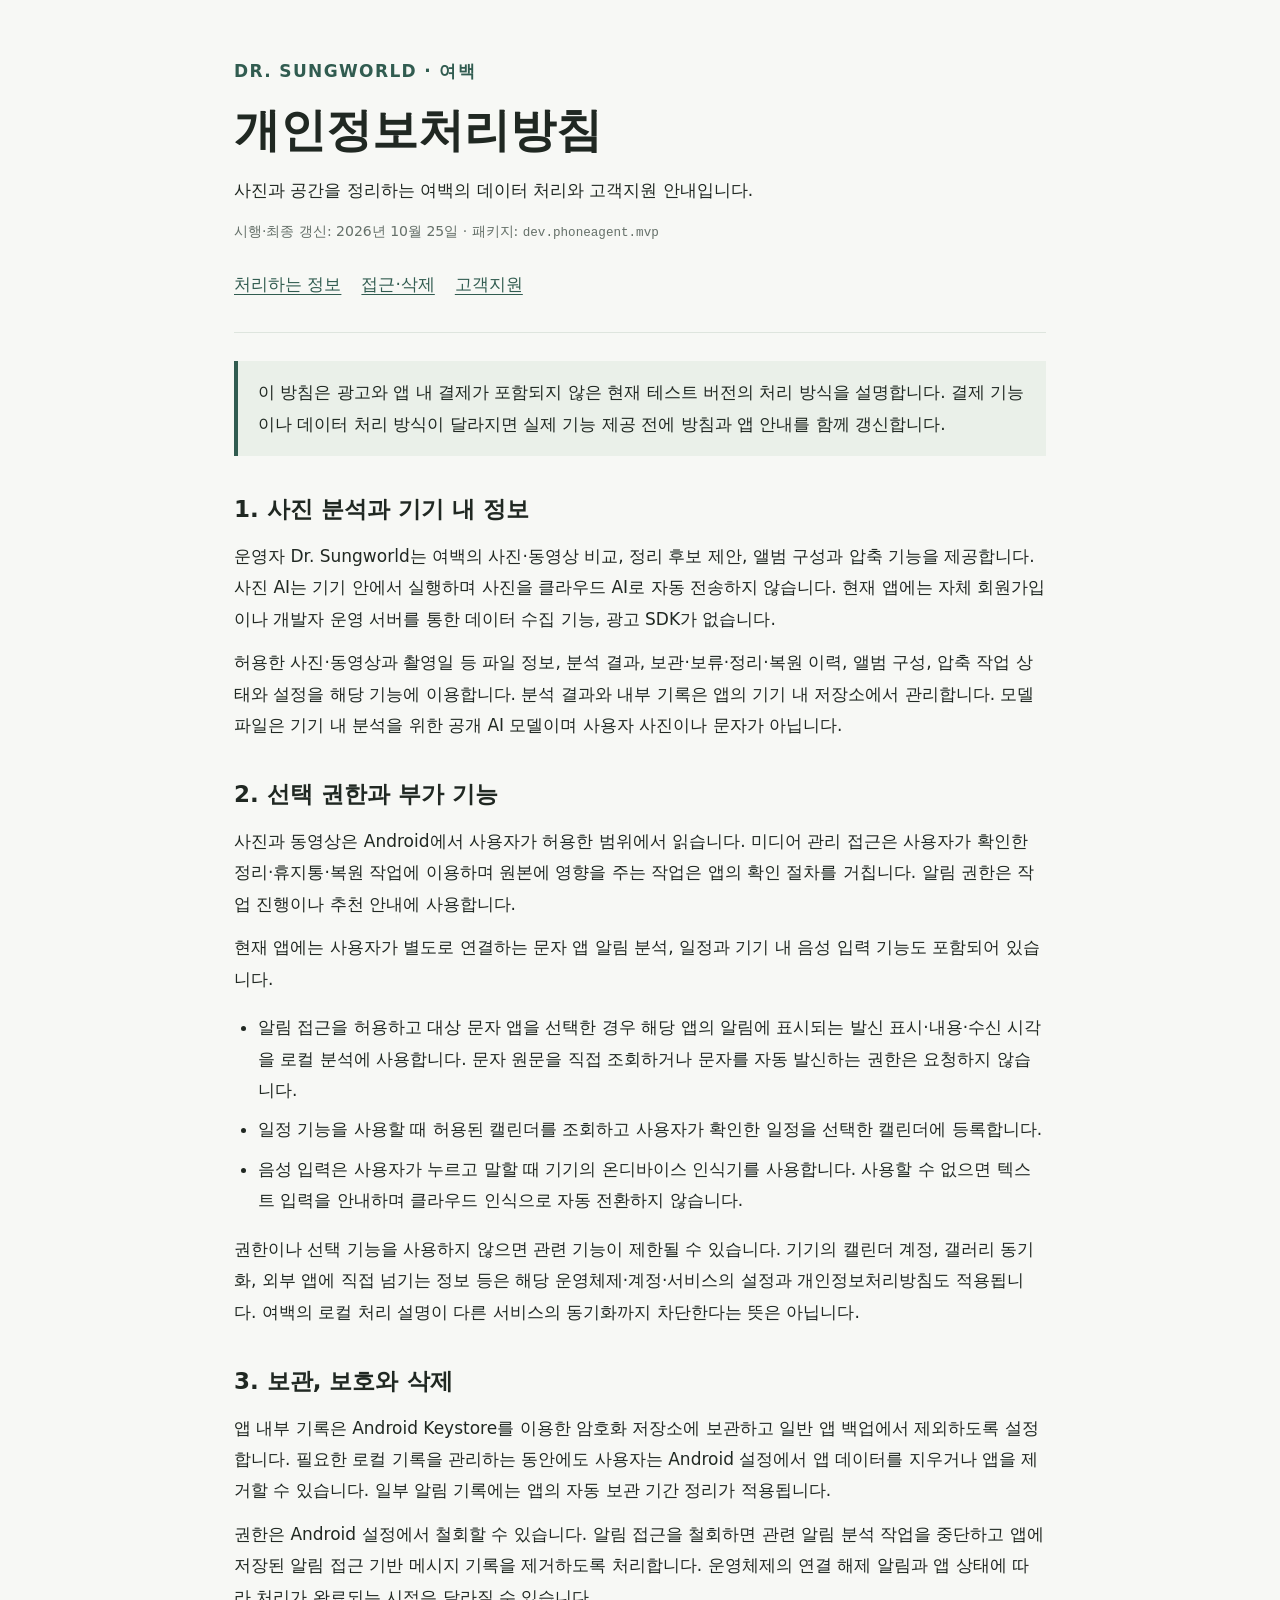
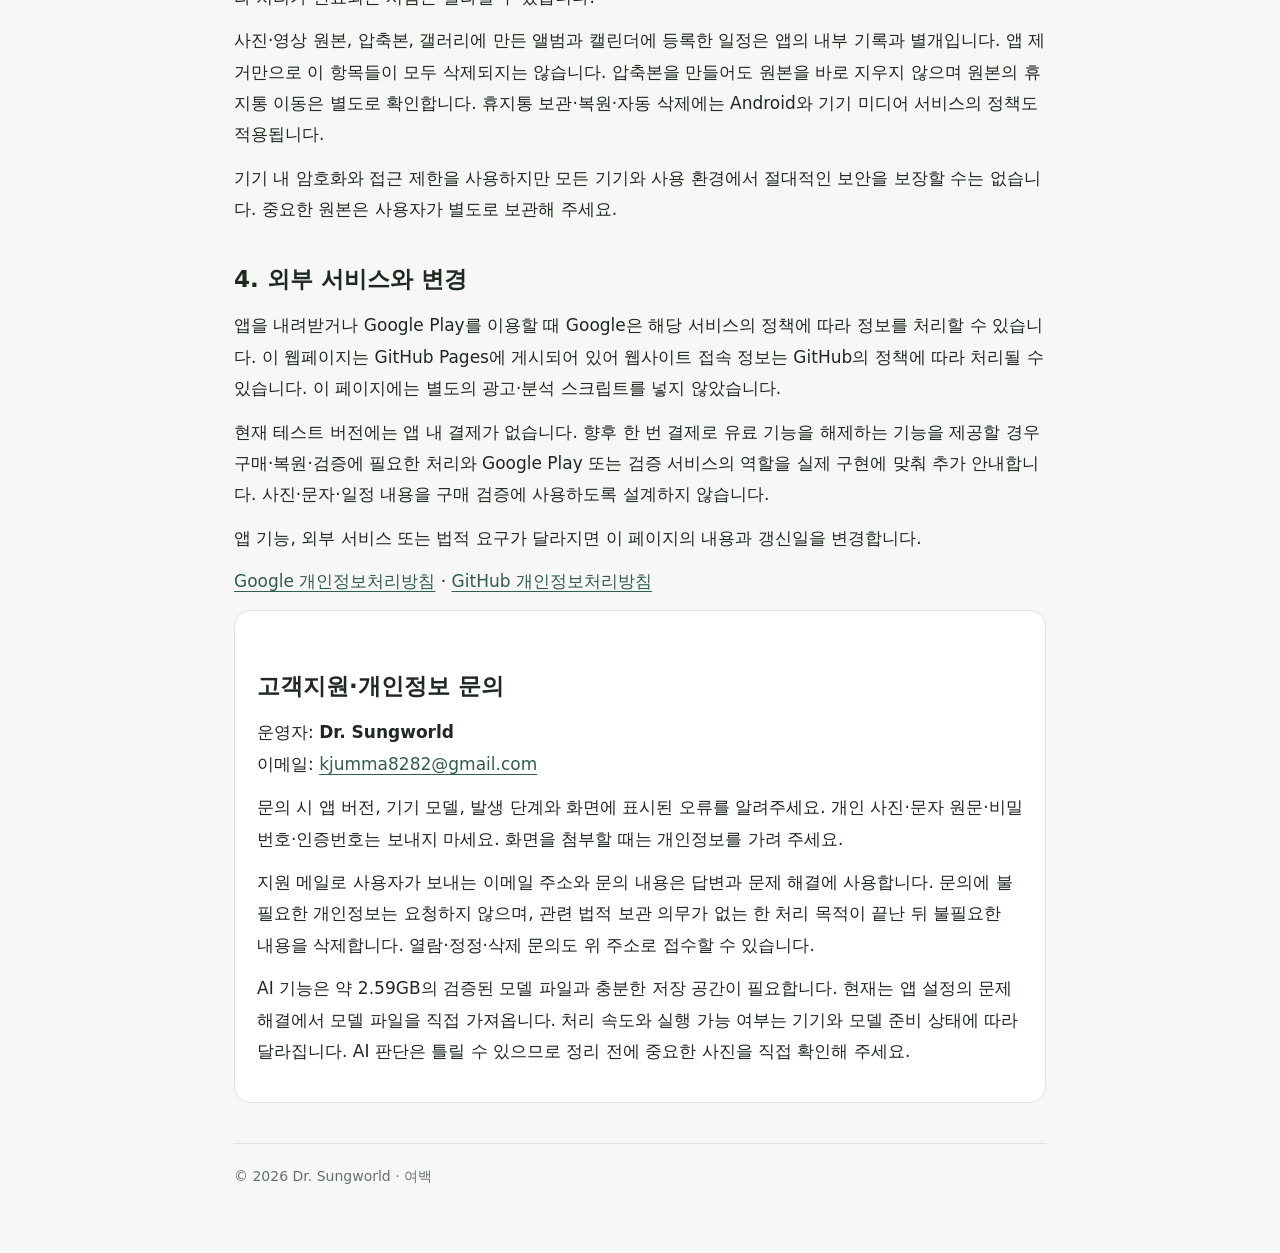
==== yeobaek.html @ 57f1e4d3 "Add Yeobaek privacy policy and support page for offline alpha" ====
<!doctype html>
<html lang="ko">
<head>
<meta charset="utf-8">
<meta name="viewport" content="width=device-width, initial-scale=1">
<meta name="description" content="여백의 개인정보처리방침과 고객지원 안내. 사진 분석과 로컬 데이터, 선택 권한, 삭제 방법을 안내합니다.">
<title>여백 개인정보처리방침 · 고객지원</title>
<style>
:root{color-scheme:light;--bg:#f7f8f5;--surface:#fff;--text:#202822;--muted:#657069;--accent:#315c50;--border:#dee5de}
*{box-sizing:border-box}body{margin:0;background:var(--bg);color:var(--text);font:17px/1.85 system-ui,-apple-system,"Malgun Gothic",sans-serif}
main{max-width:860px;margin:auto;padding:56px 24px 64px}header{padding-bottom:32px;border-bottom:1px solid var(--border)}.brand{color:var(--accent);font-weight:700;letter-spacing:.08em}
h1{font-size:clamp(30px,6vw,46px);line-height:1.3;margin:14px 0}h2{font-size:23px;line-height:1.5;margin:36px 0 14px}p{margin:12px 0}.meta{color:var(--muted);font-size:14px}nav{display:flex;gap:20px;flex-wrap:wrap;margin-top:24px}
a{color:var(--accent);text-underline-offset:4px}a:focus-visible{outline:3px solid var(--accent);outline-offset:5px}section{scroll-margin-top:24px}ul{padding-left:24px}li{margin:8px 0}
.notice{background:#eaf0e9;border-left:4px solid var(--accent);padding:16px 20px;margin:28px 0}.contact{background:var(--surface);padding:22px;border:1px solid var(--border);border-radius:16px;overflow-wrap:anywhere}code{font-size:.9em;overflow-wrap:anywhere}footer{margin-top:40px;padding-top:20px;border-top:1px solid var(--border);color:var(--muted);font-size:14px}
@media(max-width:480px){main{padding:32px 20px 48px}body{font-size:16px}h2{font-size:21px}}
</style>
</head>
<body>
<main>
<header><div class="brand">DR. SUNGWORLD · 여백</div><h1>개인정보처리방침</h1><p>사진과 공간을 정리하는 여백의 데이터 처리와 고객지원 안내입니다.</p><p class="meta">시행·최종 갱신: 2026년 10월 25일 · 패키지: <code>dev.phoneagent.mvp</code></p><nav aria-label="페이지 안내"><a href="#data">처리하는 정보</a><a href="#control">접근·삭제</a><a href="#support">고객지원</a></nav></header>
<div class="notice">이 방침은 광고와 앱 내 결제가 포함되지 않은 현재 테스트 버전의 처리 방식을 설명합니다. 결제 기능이나 데이터 처리 방식이 달라지면 실제 기능 제공 전에 방침과 앱 안내를 함께 갱신합니다.</div>
<section id="data"><h2>1. 사진 분석과 기기 내 정보</h2><p>운영자 Dr. Sungworld는 여백의 사진·동영상 비교, 정리 후보 제안, 앨범 구성과 압축 기능을 제공합니다. 사진 AI는 기기 안에서 실행하며 사진을 클라우드 AI로 자동 전송하지 않습니다. 현재 앱에는 자체 회원가입이나 개발자 운영 서버를 통한 데이터 수집 기능, 광고 SDK가 없습니다.</p><p>허용한 사진·동영상과 촬영일 등 파일 정보, 분석 결과, 보관·보류·정리·복원 이력, 앨범 구성, 압축 작업 상태와 설정을 해당 기능에 이용합니다. 분석 결과와 내부 기록은 앱의 기기 내 저장소에서 관리합니다. 모델 파일은 기기 내 분석을 위한 공개 AI 모델이며 사용자 사진이나 문자가 아닙니다.</p></section>
<section><h2>2. 선택 권한과 부가 기능</h2><p>사진과 동영상은 Android에서 사용자가 허용한 범위에서 읽습니다. 미디어 관리 접근은 사용자가 확인한 정리·휴지통·복원 작업에 이용하며 원본에 영향을 주는 작업은 앱의 확인 절차를 거칩니다. 알림 권한은 작업 진행이나 추천 안내에 사용합니다.</p><p>현재 앱에는 사용자가 별도로 연결하는 문자 앱 알림 분석, 일정과 기기 내 음성 입력 기능도 포함되어 있습니다.</p><ul><li>알림 접근을 허용하고 대상 문자 앱을 선택한 경우 해당 앱의 알림에 표시되는 발신 표시·내용·수신 시각을 로컬 분석에 사용합니다. 문자 원문을 직접 조회하거나 문자를 자동 발신하는 권한은 요청하지 않습니다.</li><li>일정 기능을 사용할 때 허용된 캘린더를 조회하고 사용자가 확인한 일정을 선택한 캘린더에 등록합니다.</li><li>음성 입력은 사용자가 누르고 말할 때 기기의 온디바이스 인식기를 사용합니다. 사용할 수 없으면 텍스트 입력을 안내하며 클라우드 인식으로 자동 전환하지 않습니다.</li></ul><p>권한이나 선택 기능을 사용하지 않으면 관련 기능이 제한될 수 있습니다. 기기의 캘린더 계정, 갤러리 동기화, 외부 앱에 직접 넘기는 정보 등은 해당 운영체제·계정·서비스의 설정과 개인정보처리방침도 적용됩니다. 여백의 로컬 처리 설명이 다른 서비스의 동기화까지 차단한다는 뜻은 아닙니다.</p></section>
<section id="control"><h2>3. 보관, 보호와 삭제</h2><p>앱 내부 기록은 Android Keystore를 이용한 암호화 저장소에 보관하고 일반 앱 백업에서 제외하도록 설정합니다. 필요한 로컬 기록을 관리하는 동안에도 사용자는 Android 설정에서 앱 데이터를 지우거나 앱을 제거할 수 있습니다. 일부 알림 기록에는 앱의 자동 보관 기간 정리가 적용됩니다.</p><p>권한은 Android 설정에서 철회할 수 있습니다. 알림 접근을 철회하면 관련 알림 분석 작업을 중단하고 앱에 저장된 알림 접근 기반 메시지 기록을 제거하도록 처리합니다. 운영체제의 연결 해제 알림과 앱 상태에 따라 처리가 완료되는 시점은 달라질 수 있습니다.</p><p>사진·영상 원본, 압축본, 갤러리에 만든 앨범과 캘린더에 등록한 일정은 앱의 내부 기록과 별개입니다. 앱 제거만으로 이 항목들이 모두 삭제되지는 않습니다. 압축본을 만들어도 원본을 바로 지우지 않으며 원본의 휴지통 이동은 별도로 확인합니다. 휴지통 보관·복원·자동 삭제에는 Android와 기기 미디어 서비스의 정책도 적용됩니다.</p><p>기기 내 암호화와 접근 제한을 사용하지만 모든 기기와 사용 환경에서 절대적인 보안을 보장할 수는 없습니다. 중요한 원본은 사용자가 별도로 보관해 주세요.</p></section>
<section><h2>4. 외부 서비스와 변경</h2><p>앱을 내려받거나 Google Play를 이용할 때 Google은 해당 서비스의 정책에 따라 정보를 처리할 수 있습니다. 이 웹페이지는 GitHub Pages에 게시되어 있어 웹사이트 접속 정보는 GitHub의 정책에 따라 처리될 수 있습니다. 이 페이지에는 별도의 광고·분석 스크립트를 넣지 않았습니다.</p><p>현재 테스트 버전에는 앱 내 결제가 없습니다. 향후 한 번 결제로 유료 기능을 해제하는 기능을 제공할 경우 구매·복원·검증에 필요한 처리와 Google Play 또는 검증 서비스의 역할을 실제 구현에 맞춰 추가 안내합니다. 사진·문자·일정 내용을 구매 검증에 사용하도록 설계하지 않습니다.</p><p>앱 기능, 외부 서비스 또는 법적 요구가 달라지면 이 페이지의 내용과 갱신일을 변경합니다.</p><p><a href="https://policies.google.com/privacy">Google 개인정보처리방침</a> · <a href="https://docs.github.com/site-policy/privacy-policies/github-general-privacy-statement">GitHub 개인정보처리방침</a></p></section>
<section id="support" class="contact"><h2>고객지원·개인정보 문의</h2><p>운영자: <strong>Dr. Sungworld</strong><br>이메일: <a href="mailto:kjumma8282@gmail.com">kjumma8282@gmail.com</a></p><p>문의 시 앱 버전, 기기 모델, 발생 단계와 화면에 표시된 오류를 알려주세요. 개인 사진·문자 원문·비밀번호·인증번호는 보내지 마세요. 화면을 첨부할 때는 개인정보를 가려 주세요.</p><p>지원 메일로 사용자가 보내는 이메일 주소와 문의 내용은 답변과 문제 해결에 사용합니다. 문의에 불필요한 개인정보는 요청하지 않으며, 관련 법적 보관 의무가 없는 한 처리 목적이 끝난 뒤 불필요한 내용을 삭제합니다. 열람·정정·삭제 문의도 위 주소로 접수할 수 있습니다.</p><p>AI 기능은 약 2.59GB의 검증된 모델 파일과 충분한 저장 공간이 필요합니다. 현재는 앱 설정의 문제 해결에서 모델 파일을 직접 가져옵니다. 처리 속도와 실행 가능 여부는 기기와 모델 준비 상태에 따라 달라집니다. AI 판단은 틀릴 수 있으므로 정리 전에 중요한 사진을 직접 확인해 주세요.</p></section>
<footer>© 2026 Dr. Sungworld · 여백</footer>
</main>
</body>
</html>
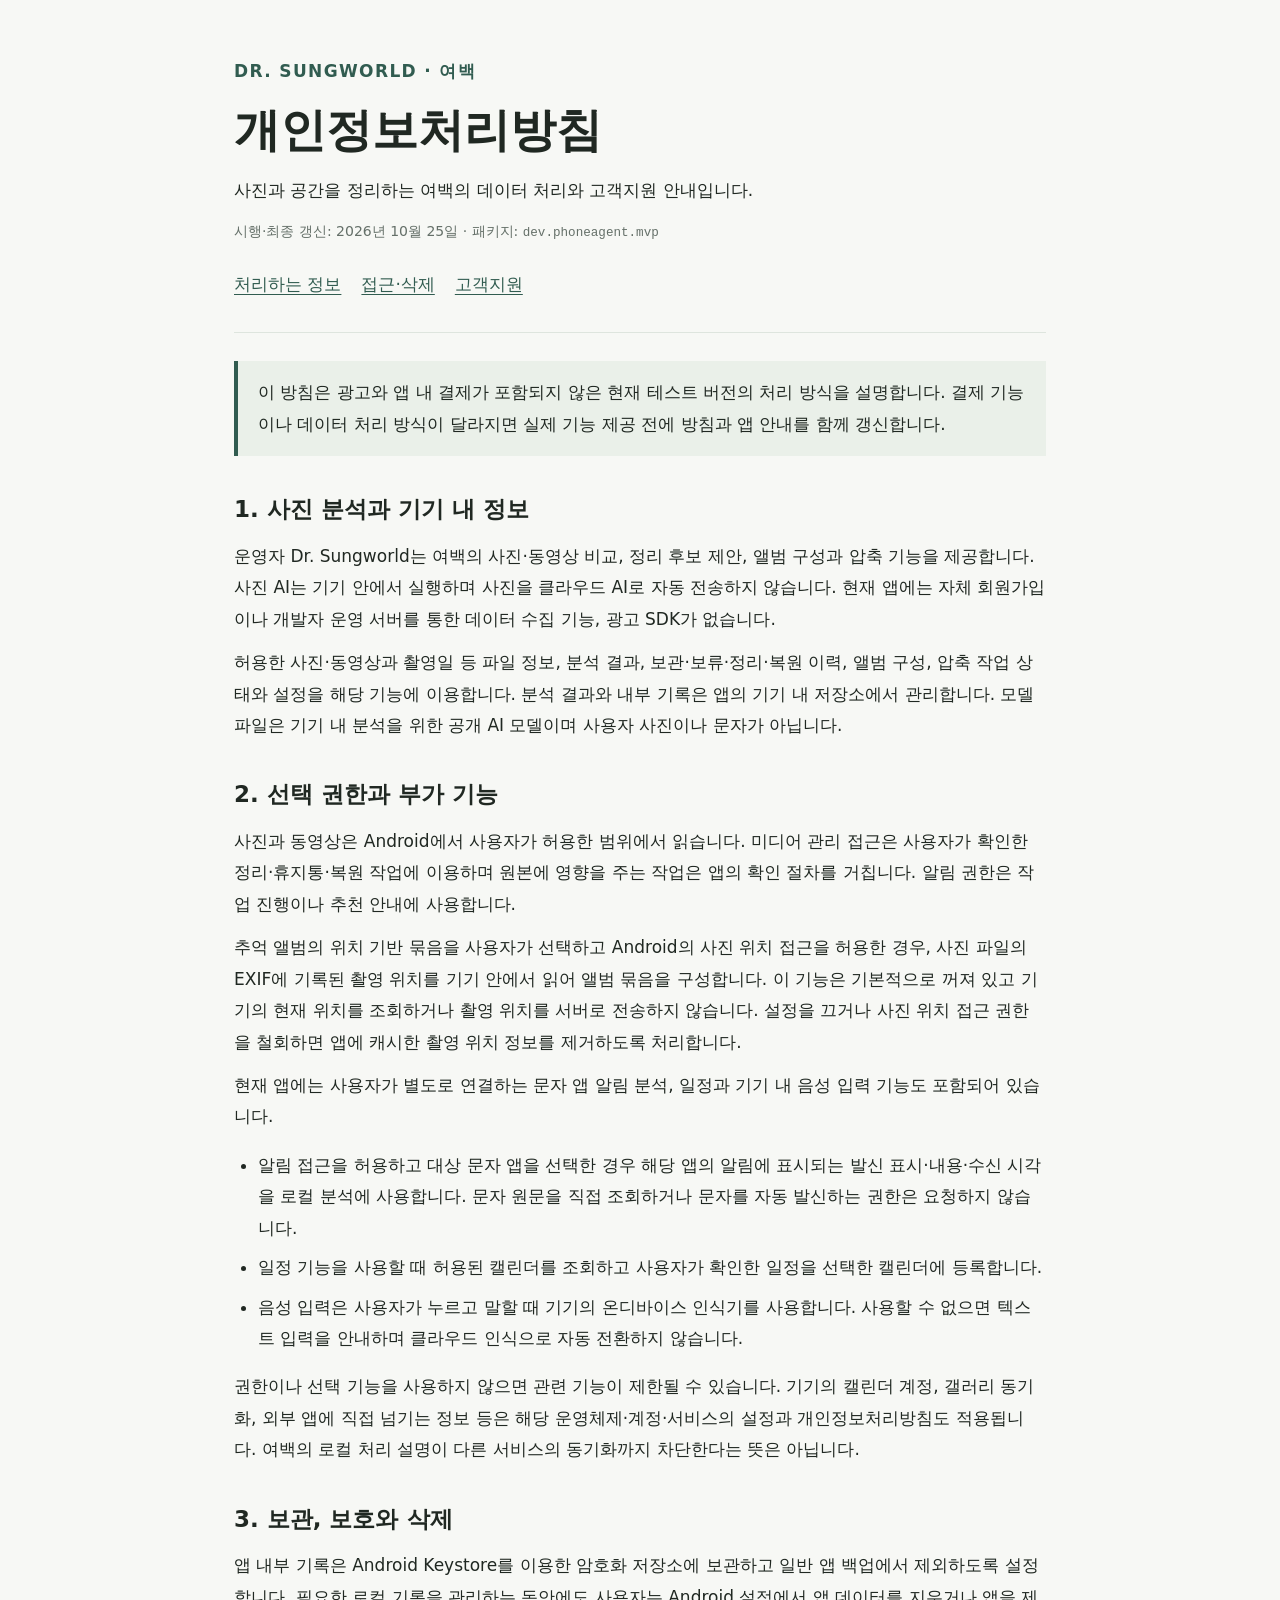
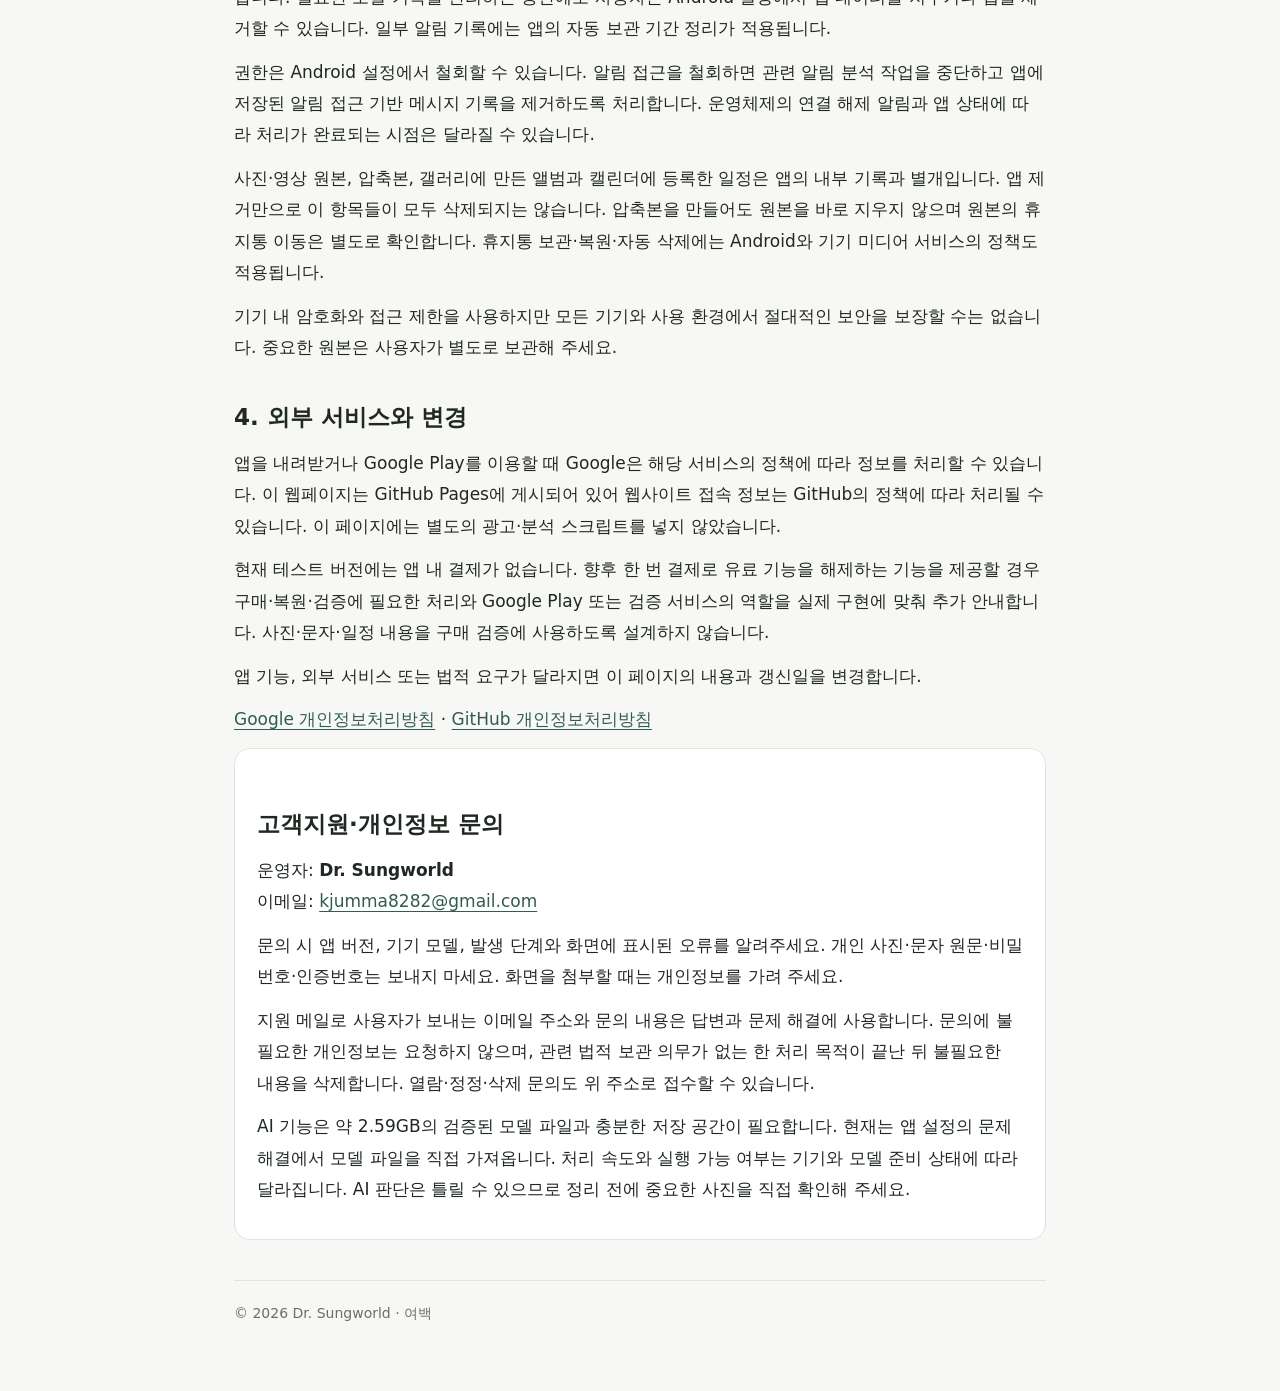
==== commit 74a80b61: "Clarify optional on-device EXIF location use for Yeobaek testing" ====
--- a/yeobaek.html
+++ b/yeobaek.html
@@ -20,7 +20,7 @@
 <header><div class="brand">DR. SUNGWORLD · 여백</div><h1>개인정보처리방침</h1><p>사진과 공간을 정리하는 여백의 데이터 처리와 고객지원 안내입니다.</p><p class="meta">시행·최종 갱신: 2026년 10월 25일 · 패키지: <code>dev.phoneagent.mvp</code></p><nav aria-label="페이지 안내"><a href="#data">처리하는 정보</a><a href="#control">접근·삭제</a><a href="#support">고객지원</a></nav></header>
 <div class="notice">이 방침은 광고와 앱 내 결제가 포함되지 않은 현재 테스트 버전의 처리 방식을 설명합니다. 결제 기능이나 데이터 처리 방식이 달라지면 실제 기능 제공 전에 방침과 앱 안내를 함께 갱신합니다.</div>
 <section id="data"><h2>1. 사진 분석과 기기 내 정보</h2><p>운영자 Dr. Sungworld는 여백의 사진·동영상 비교, 정리 후보 제안, 앨범 구성과 압축 기능을 제공합니다. 사진 AI는 기기 안에서 실행하며 사진을 클라우드 AI로 자동 전송하지 않습니다. 현재 앱에는 자체 회원가입이나 개발자 운영 서버를 통한 데이터 수집 기능, 광고 SDK가 없습니다.</p><p>허용한 사진·동영상과 촬영일 등 파일 정보, 분석 결과, 보관·보류·정리·복원 이력, 앨범 구성, 압축 작업 상태와 설정을 해당 기능에 이용합니다. 분석 결과와 내부 기록은 앱의 기기 내 저장소에서 관리합니다. 모델 파일은 기기 내 분석을 위한 공개 AI 모델이며 사용자 사진이나 문자가 아닙니다.</p></section>
-<section><h2>2. 선택 권한과 부가 기능</h2><p>사진과 동영상은 Android에서 사용자가 허용한 범위에서 읽습니다. 미디어 관리 접근은 사용자가 확인한 정리·휴지통·복원 작업에 이용하며 원본에 영향을 주는 작업은 앱의 확인 절차를 거칩니다. 알림 권한은 작업 진행이나 추천 안내에 사용합니다.</p><p>현재 앱에는 사용자가 별도로 연결하는 문자 앱 알림 분석, 일정과 기기 내 음성 입력 기능도 포함되어 있습니다.</p><ul><li>알림 접근을 허용하고 대상 문자 앱을 선택한 경우 해당 앱의 알림에 표시되는 발신 표시·내용·수신 시각을 로컬 분석에 사용합니다. 문자 원문을 직접 조회하거나 문자를 자동 발신하는 권한은 요청하지 않습니다.</li><li>일정 기능을 사용할 때 허용된 캘린더를 조회하고 사용자가 확인한 일정을 선택한 캘린더에 등록합니다.</li><li>음성 입력은 사용자가 누르고 말할 때 기기의 온디바이스 인식기를 사용합니다. 사용할 수 없으면 텍스트 입력을 안내하며 클라우드 인식으로 자동 전환하지 않습니다.</li></ul><p>권한이나 선택 기능을 사용하지 않으면 관련 기능이 제한될 수 있습니다. 기기의 캘린더 계정, 갤러리 동기화, 외부 앱에 직접 넘기는 정보 등은 해당 운영체제·계정·서비스의 설정과 개인정보처리방침도 적용됩니다. 여백의 로컬 처리 설명이 다른 서비스의 동기화까지 차단한다는 뜻은 아닙니다.</p></section>
+<section><h2>2. 선택 권한과 부가 기능</h2><p>사진과 동영상은 Android에서 사용자가 허용한 범위에서 읽습니다. 미디어 관리 접근은 사용자가 확인한 정리·휴지통·복원 작업에 이용하며 원본에 영향을 주는 작업은 앱의 확인 절차를 거칩니다. 알림 권한은 작업 진행이나 추천 안내에 사용합니다.</p><p>추억 앨범의 위치 기반 묶음을 사용자가 선택하고 Android의 사진 위치 접근을 허용한 경우, 사진 파일의 EXIF에 기록된 촬영 위치를 기기 안에서 읽어 앨범 묶음을 구성합니다. 이 기능은 기본적으로 꺼져 있고 기기의 현재 위치를 조회하거나 촬영 위치를 서버로 전송하지 않습니다. 설정을 끄거나 사진 위치 접근 권한을 철회하면 앱에 캐시한 촬영 위치 정보를 제거하도록 처리합니다.</p><p>현재 앱에는 사용자가 별도로 연결하는 문자 앱 알림 분석, 일정과 기기 내 음성 입력 기능도 포함되어 있습니다.</p><ul><li>알림 접근을 허용하고 대상 문자 앱을 선택한 경우 해당 앱의 알림에 표시되는 발신 표시·내용·수신 시각을 로컬 분석에 사용합니다. 문자 원문을 직접 조회하거나 문자를 자동 발신하는 권한은 요청하지 않습니다.</li><li>일정 기능을 사용할 때 허용된 캘린더를 조회하고 사용자가 확인한 일정을 선택한 캘린더에 등록합니다.</li><li>음성 입력은 사용자가 누르고 말할 때 기기의 온디바이스 인식기를 사용합니다. 사용할 수 없으면 텍스트 입력을 안내하며 클라우드 인식으로 자동 전환하지 않습니다.</li></ul><p>권한이나 선택 기능을 사용하지 않으면 관련 기능이 제한될 수 있습니다. 기기의 캘린더 계정, 갤러리 동기화, 외부 앱에 직접 넘기는 정보 등은 해당 운영체제·계정·서비스의 설정과 개인정보처리방침도 적용됩니다. 여백의 로컬 처리 설명이 다른 서비스의 동기화까지 차단한다는 뜻은 아닙니다.</p></section>
 <section id="control"><h2>3. 보관, 보호와 삭제</h2><p>앱 내부 기록은 Android Keystore를 이용한 암호화 저장소에 보관하고 일반 앱 백업에서 제외하도록 설정합니다. 필요한 로컬 기록을 관리하는 동안에도 사용자는 Android 설정에서 앱 데이터를 지우거나 앱을 제거할 수 있습니다. 일부 알림 기록에는 앱의 자동 보관 기간 정리가 적용됩니다.</p><p>권한은 Android 설정에서 철회할 수 있습니다. 알림 접근을 철회하면 관련 알림 분석 작업을 중단하고 앱에 저장된 알림 접근 기반 메시지 기록을 제거하도록 처리합니다. 운영체제의 연결 해제 알림과 앱 상태에 따라 처리가 완료되는 시점은 달라질 수 있습니다.</p><p>사진·영상 원본, 압축본, 갤러리에 만든 앨범과 캘린더에 등록한 일정은 앱의 내부 기록과 별개입니다. 앱 제거만으로 이 항목들이 모두 삭제되지는 않습니다. 압축본을 만들어도 원본을 바로 지우지 않으며 원본의 휴지통 이동은 별도로 확인합니다. 휴지통 보관·복원·자동 삭제에는 Android와 기기 미디어 서비스의 정책도 적용됩니다.</p><p>기기 내 암호화와 접근 제한을 사용하지만 모든 기기와 사용 환경에서 절대적인 보안을 보장할 수는 없습니다. 중요한 원본은 사용자가 별도로 보관해 주세요.</p></section>
 <section><h2>4. 외부 서비스와 변경</h2><p>앱을 내려받거나 Google Play를 이용할 때 Google은 해당 서비스의 정책에 따라 정보를 처리할 수 있습니다. 이 웹페이지는 GitHub Pages에 게시되어 있어 웹사이트 접속 정보는 GitHub의 정책에 따라 처리될 수 있습니다. 이 페이지에는 별도의 광고·분석 스크립트를 넣지 않았습니다.</p><p>현재 테스트 버전에는 앱 내 결제가 없습니다. 향후 한 번 결제로 유료 기능을 해제하는 기능을 제공할 경우 구매·복원·검증에 필요한 처리와 Google Play 또는 검증 서비스의 역할을 실제 구현에 맞춰 추가 안내합니다. 사진·문자·일정 내용을 구매 검증에 사용하도록 설계하지 않습니다.</p><p>앱 기능, 외부 서비스 또는 법적 요구가 달라지면 이 페이지의 내용과 갱신일을 변경합니다.</p><p><a href="https://policies.google.com/privacy">Google 개인정보처리방침</a> · <a href="https://docs.github.com/site-policy/privacy-policies/github-general-privacy-statement">GitHub 개인정보처리방침</a></p></section>
 <section id="support" class="contact"><h2>고객지원·개인정보 문의</h2><p>운영자: <strong>Dr. Sungworld</strong><br>이메일: <a href="mailto:kjumma8282@gmail.com">kjumma8282@gmail.com</a></p><p>문의 시 앱 버전, 기기 모델, 발생 단계와 화면에 표시된 오류를 알려주세요. 개인 사진·문자 원문·비밀번호·인증번호는 보내지 마세요. 화면을 첨부할 때는 개인정보를 가려 주세요.</p><p>지원 메일로 사용자가 보내는 이메일 주소와 문의 내용은 답변과 문제 해결에 사용합니다. 문의에 불필요한 개인정보는 요청하지 않으며, 관련 법적 보관 의무가 없는 한 처리 목적이 끝난 뒤 불필요한 내용을 삭제합니다. 열람·정정·삭제 문의도 위 주소로 접수할 수 있습니다.</p><p>AI 기능은 약 2.59GB의 검증된 모델 파일과 충분한 저장 공간이 필요합니다. 현재는 앱 설정의 문제 해결에서 모델 파일을 직접 가져옵니다. 처리 속도와 실행 가능 여부는 기기와 모델 준비 상태에 따라 달라집니다. AI 판단은 틀릴 수 있으므로 정리 전에 중요한 사진을 직접 확인해 주세요.</p></section>
